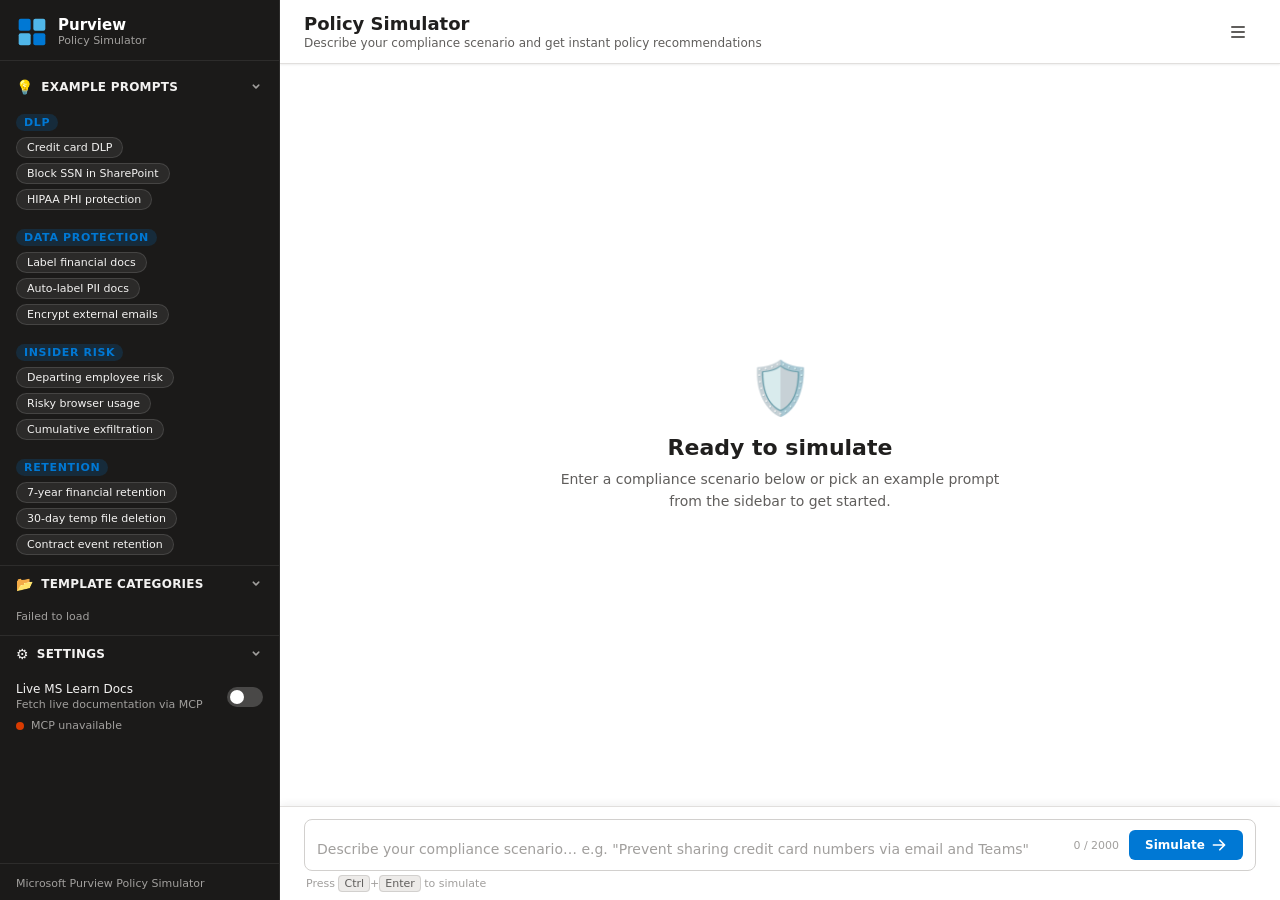
==== static/index.html @ eb694f34 "Add frontend files for Purview Policy Simulator - static/index.html: HTML5 layout with dark sidebar " ====
<!DOCTYPE html>
<html lang="en">
<head>
  <meta charset="UTF-8" />
  <meta name="viewport" content="width=device-width, initial-scale=1.0" />
  <title>Purview Policy Simulator</title>
  <link rel="stylesheet" href="styles.css" />
</head>
<body>
  <div class="app-shell">
    <!-- Left Sidebar -->
    <aside class="sidebar" id="sidebar">
      <div class="sidebar-header">
        <div class="app-logo">
          <svg class="logo-icon" viewBox="0 0 24 24" fill="none" xmlns="http://www.w3.org/2000/svg" aria-hidden="true">
            <rect x="2" y="2" width="9" height="9" rx="1.5" fill="#0078d4"/>
            <rect x="13" y="2" width="9" height="9" rx="1.5" fill="#50b6e8"/>
            <rect x="2" y="13" width="9" height="9" rx="1.5" fill="#50b6e8"/>
            <rect x="13" y="13" width="9" height="9" rx="1.5" fill="#0078d4"/>
          </svg>
          <div class="app-title-group">
            <span class="app-title">Purview</span>
            <span class="app-subtitle">Policy Simulator</span>
          </div>
        </div>
      </div>

      <nav class="sidebar-nav">
        <!-- Example Prompts -->
        <div class="sidebar-section" id="section-examples">
          <button class="sidebar-section-toggle" aria-expanded="true" aria-controls="examples-content">
            <span class="section-icon">💡</span>
            <span class="section-label">Example Prompts</span>
            <svg class="chevron" viewBox="0 0 16 16" fill="currentColor" aria-hidden="true"><path d="M4.293 5.293a1 1 0 011.414 0L8 7.586l2.293-2.293a1 1 0 111.414 1.414l-3 3a1 1 0 01-1.414 0l-3-3a1 1 0 010-1.414z"/></svg>
          </button>
          <div class="sidebar-section-content" id="examples-content">
            <div class="prompt-category">
              <span class="category-label">DLP</span>
              <div class="chip-group">
                <button class="chip" data-prompt="Prevent sharing credit card numbers via email and Teams">Credit card DLP</button>
                <button class="chip" data-prompt="Block SSN in SharePoint documents">Block SSN in SharePoint</button>
                <button class="chip" data-prompt="Protect HIPAA PHI data">HIPAA PHI protection</button>
              </div>
            </div>
            <div class="prompt-category">
              <span class="category-label">Data Protection</span>
              <div class="chip-group">
                <button class="chip" data-prompt="Apply confidential labels to financial documents">Label financial docs</button>
                <button class="chip" data-prompt="Auto-label documents with PII">Auto-label PII docs</button>
                <button class="chip" data-prompt="Encrypt emails for external recipients">Encrypt external emails</button>
              </div>
            </div>
            <div class="prompt-category">
              <span class="category-label">Insider Risk</span>
              <div class="chip-group">
                <button class="chip" data-prompt="Detect data theft by departing employees">Departing employee risk</button>
                <button class="chip" data-prompt="Monitor risky browser usage">Risky browser usage</button>
                <button class="chip" data-prompt="Alert on cumulative data exfiltration">Cumulative exfiltration</button>
              </div>
            </div>
            <div class="prompt-category">
              <span class="category-label">Retention</span>
              <div class="chip-group">
                <button class="chip" data-prompt="Retain financial records for 7 years">7-year financial retention</button>
                <button class="chip" data-prompt="Delete temporary files after 30 days">30-day temp file deletion</button>
                <button class="chip" data-prompt="Event-based retention for contracts">Contract event retention</button>
              </div>
            </div>
          </div>
        </div>

        <!-- Template Categories -->
        <div class="sidebar-section" id="section-categories">
          <button class="sidebar-section-toggle" aria-expanded="true" aria-controls="categories-content">
            <span class="section-icon">📂</span>
            <span class="section-label">Template Categories</span>
            <svg class="chevron" viewBox="0 0 16 16" fill="currentColor" aria-hidden="true"><path d="M4.293 5.293a1 1 0 011.414 0L8 7.586l2.293-2.293a1 1 0 111.414 1.414l-3 3a1 1 0 01-1.414 0l-3-3a1 1 0 010-1.414z"/></svg>
          </button>
          <div class="sidebar-section-content" id="categories-content">
            <div id="categories-list" class="categories-list">
              <div class="skeleton-chip"></div>
              <div class="skeleton-chip"></div>
              <div class="skeleton-chip"></div>
            </div>
          </div>
        </div>

        <!-- Settings -->
        <div class="sidebar-section" id="section-settings">
          <button class="sidebar-section-toggle" aria-expanded="true" aria-controls="settings-content">
            <span class="section-icon">⚙️</span>
            <span class="section-label">Settings</span>
            <svg class="chevron" viewBox="0 0 16 16" fill="currentColor" aria-hidden="true"><path d="M4.293 5.293a1 1 0 011.414 0L8 7.586l2.293-2.293a1 1 0 111.414 1.414l-3 3a1 1 0 01-1.414 0l-3-3a1 1 0 010-1.414z"/></svg>
          </button>
          <div class="sidebar-section-content" id="settings-content">
            <div class="setting-row">
              <div class="setting-info">
                <span class="setting-label">Live MS Learn Docs</span>
                <span class="setting-description">Fetch live documentation via MCP</span>
              </div>
              <label class="toggle-switch" aria-label="Enable Live MS Learn Docs">
                <input type="checkbox" id="mcp-toggle" />
                <span class="toggle-slider"></span>
              </label>
            </div>
            <div class="mcp-status-row" id="mcp-status-row">
              <span class="status-dot" id="mcp-status-dot" aria-label="MCP status"></span>
              <span class="status-text" id="mcp-status-text">Checking MCP…</span>
            </div>
          </div>
        </div>
      </nav>

      <div class="sidebar-footer">
        <span class="version-label">Microsoft Purview Policy Simulator</span>
      </div>
    </aside>

    <!-- Main Content -->
    <main class="main-content" id="main-content">
      <header class="main-header">
        <div class="header-inner">
          <div class="header-text">
            <h1 class="header-title">Policy Simulator</h1>
            <p class="header-subtitle">Describe your compliance scenario and get instant policy recommendations</p>
          </div>
          <button class="sidebar-toggle-btn" id="sidebar-toggle" aria-label="Toggle sidebar" aria-expanded="true">
            <svg viewBox="0 0 20 20" fill="currentColor" aria-hidden="true"><path fill-rule="evenodd" d="M3 5a1 1 0 011-1h12a1 1 0 110 2H4a1 1 0 01-1-1zm0 5a1 1 0 011-1h12a1 1 0 110 2H4a1 1 0 01-1-1zm0 5a1 1 0 011-1h12a1 1 0 110 2H4a1 1 0 01-1-1z"/></svg>
          </button>
        </div>
      </header>

      <div class="results-area" id="results-area" role="log" aria-live="polite" aria-label="Simulation results">
        <div class="empty-state" id="empty-state">
          <div class="empty-state-icon" aria-hidden="true">🛡️</div>
          <h2 class="empty-state-title">Ready to simulate</h2>
          <p class="empty-state-desc">Enter a compliance scenario below or pick an example prompt from the sidebar to get started.</p>
        </div>
      </div>

      <div class="input-area">
        <div class="input-container">
          <textarea
            id="query-input"
            class="query-input"
            placeholder="Describe your compliance scenario… e.g. &quot;Prevent sharing credit card numbers via email and Teams&quot;"
            rows="1"
            aria-label="Compliance scenario query"
            maxlength="2000"
          ></textarea>
          <div class="input-actions">
            <span class="char-count" id="char-count">0 / 2000</span>
            <button class="simulate-btn" id="simulate-btn" aria-label="Run simulation">
              <span class="btn-text">Simulate</span>
              <svg class="btn-icon" viewBox="0 0 20 20" fill="currentColor" aria-hidden="true"><path fill-rule="evenodd" d="M10.293 3.293a1 1 0 011.414 0l6 6a1 1 0 010 1.414l-6 6a1 1 0 01-1.414-1.414L14.586 11H3a1 1 0 110-2h11.586l-4.293-4.293a1 1 0 010-1.414z" clip-rule="evenodd"/></svg>
              <span class="spinner" id="btn-spinner" aria-hidden="true"></span>
            </button>
          </div>
        </div>
        <p class="input-hint">Press <kbd>Ctrl</kbd>+<kbd>Enter</kbd> to simulate</p>
      </div>
    </main>
  </div>

  <script src="app.js"></script>
</body>
</html>
---- static/styles.css ----
/* ============================================================
   Purview Policy Simulator – Fluent Design Stylesheet
   ============================================================ */

/* ── Design tokens ──────────────────────────────────────── */
:root {
  --color-primary:        #0078d4;
  --color-primary-hover:  #106ebe;
  --color-primary-active: #005a9e;
  --color-primary-light:  #deecf9;
  --color-primary-tint:   #eff6fc;

  --color-bg:             #ffffff;
  --color-surface:        #f3f2f1;
  --color-surface-2:      #edebe9;
  --color-surface-3:      #e1dfdd;
  --color-border:         #d2d0ce;
  --color-border-light:   #e1dfdd;

  --color-text:           #201f1e;
  --color-text-secondary: #605e5c;
  --color-text-disabled:  #a19f9d;
  --color-text-inverse:   #ffffff;

  --color-success:        #107c10;
  --color-success-bg:     #dff6dd;
  --color-warning:        #ff8c00;
  --color-warning-bg:     #fff4ce;
  --color-error:          #d83b01;
  --color-error-bg:       #fed9cc;
  --color-critical:       #a4262c;
  --color-critical-bg:    #fde7e9;

  --color-sidebar-bg:     #1b1a19;
  --color-sidebar-text:   #f3f2f1;
  --color-sidebar-muted:  #a19f9d;
  --color-sidebar-hover:  rgba(255,255,255,0.08);
  --color-sidebar-active: rgba(0,120,212,0.3);
  --color-sidebar-border: rgba(255,255,255,0.08);

  --font-family:          'Segoe UI', system-ui, -apple-system, sans-serif;
  --font-size-xs:         11px;
  --font-size-sm:         12px;
  --font-size-base:       14px;
  --font-size-md:         15px;
  --font-size-lg:         18px;
  --font-size-xl:         22px;
  --font-size-2xl:        28px;

  --radius-sm:    4px;
  --radius-md:    6px;
  --radius-lg:    8px;
  --radius-xl:    12px;
  --radius-full:  999px;

  --shadow-sm:    0 1px 2px rgba(0,0,0,0.07);
  --shadow-md:    0 2px 8px rgba(0,0,0,0.10), 0 0 1px rgba(0,0,0,0.06);
  --shadow-lg:    0 8px 24px rgba(0,0,0,0.12), 0 0 1px rgba(0,0,0,0.06);

  --sidebar-width: 280px;
  --header-height: 64px;
  --input-area-height: 104px;

  --transition-fast:   0.12s ease;
  --transition-normal: 0.2s ease;
  --transition-slow:   0.3s ease;
}

/* ── Reset & base ───────────────────────────────────────── */
*, *::before, *::after { box-sizing: border-box; margin: 0; padding: 0; }

html { font-size: 14px; -webkit-font-smoothing: antialiased; }

body {
  font-family: var(--font-family);
  font-size: var(--font-size-base);
  color: var(--color-text);
  background: var(--color-surface);
  overflow: hidden;
  height: 100vh;
}

button { cursor: pointer; border: none; background: none; font-family: inherit; }
a { color: var(--color-primary); text-decoration: none; }
a:hover { text-decoration: underline; }
kbd {
  font-family: var(--font-family);
  font-size: 11px;
  background: var(--color-surface-2);
  border: 1px solid var(--color-border);
  border-radius: var(--radius-sm);
  padding: 1px 5px;
  color: var(--color-text-secondary);
}

/* ── Scrollbar ──────────────────────────────────────────── */
::-webkit-scrollbar { width: 6px; height: 6px; }
::-webkit-scrollbar-track { background: transparent; }
::-webkit-scrollbar-thumb { background: var(--color-surface-3); border-radius: var(--radius-full); }
::-webkit-scrollbar-thumb:hover { background: var(--color-text-disabled); }

/* ── App shell ──────────────────────────────────────────── */
.app-shell {
  display: flex;
  height: 100vh;
  overflow: hidden;
}

/* ── Sidebar ────────────────────────────────────────────── */
.sidebar {
  width: var(--sidebar-width);
  min-width: var(--sidebar-width);
  background: var(--color-sidebar-bg);
  color: var(--color-sidebar-text);
  display: flex;
  flex-direction: column;
  overflow: hidden;
  transition: width var(--transition-normal), min-width var(--transition-normal);
  border-right: 1px solid var(--color-sidebar-border);
  z-index: 10;
}

.sidebar.collapsed {
  width: 0;
  min-width: 0;
}

.sidebar-header {
  padding: 16px 16px 12px;
  border-bottom: 1px solid var(--color-sidebar-border);
  flex-shrink: 0;
}

.app-logo {
  display: flex;
  align-items: center;
  gap: 10px;
}

.logo-icon {
  width: 32px;
  height: 32px;
  flex-shrink: 0;
}

.app-title-group {
  display: flex;
  flex-direction: column;
  line-height: 1.2;
}

.app-title {
  font-size: var(--font-size-md);
  font-weight: 600;
  color: #fff;
  white-space: nowrap;
}

.app-subtitle {
  font-size: var(--font-size-xs);
  color: var(--color-sidebar-muted);
  white-space: nowrap;
}

/* Sidebar nav */
.sidebar-nav {
  flex: 1;
  overflow-y: auto;
  overflow-x: hidden;
  padding: 8px 0 8px;
}

.sidebar-section {
  border-bottom: 1px solid var(--color-sidebar-border);
}

.sidebar-section:last-child { border-bottom: none; }

.sidebar-section-toggle {
  width: 100%;
  display: flex;
  align-items: center;
  gap: 8px;
  padding: 10px 16px;
  color: var(--color-sidebar-text);
  font-size: var(--font-size-sm);
  font-weight: 600;
  letter-spacing: 0.02em;
  text-transform: uppercase;
  transition: background var(--transition-fast);
  border-radius: 0;
}

.sidebar-section-toggle:hover { background: var(--color-sidebar-hover); }

.section-icon { font-size: 14px; flex-shrink: 0; }
.section-label { flex: 1; text-align: left; }

.chevron {
  width: 14px;
  height: 14px;
  flex-shrink: 0;
  transition: transform var(--transition-normal);
  color: var(--color-sidebar-muted);
}

.sidebar-section-toggle[aria-expanded="false"] .chevron {
  transform: rotate(-90deg);
}

.sidebar-section-content {
  overflow: hidden;
  transition: max-height var(--transition-slow), opacity var(--transition-normal);
  max-height: 600px;
  opacity: 1;
}

.sidebar-section-content.collapsed {
  max-height: 0;
  opacity: 0;
}

/* Prompt categories */
.prompt-category {
  padding: 8px 16px 4px;
}

.category-label {
  display: inline-block;
  font-size: var(--font-size-xs);
  font-weight: 700;
  letter-spacing: 0.06em;
  text-transform: uppercase;
  color: var(--color-primary);
  background: rgba(0,120,212,0.18);
  border-radius: var(--radius-full);
  padding: 2px 8px;
  margin-bottom: 6px;
}

.chip-group {
  display: flex;
  flex-wrap: wrap;
  gap: 5px;
  padding-bottom: 6px;
}

.chip {
  font-size: var(--font-size-xs);
  font-family: var(--font-family);
  color: var(--color-sidebar-text);
  background: rgba(255,255,255,0.07);
  border: 1px solid rgba(255,255,255,0.12);
  border-radius: var(--radius-full);
  padding: 3px 10px;
  transition: background var(--transition-fast), border-color var(--transition-fast), color var(--transition-fast);
  white-space: nowrap;
}

.chip:hover {
  background: var(--color-primary);
  border-color: var(--color-primary);
  color: #fff;
}

.chip:active { background: var(--color-primary-active); }

/* Categories list */
.categories-list {
  padding: 8px 16px 12px;
  display: flex;
  flex-wrap: wrap;
  gap: 6px;
}

.category-chip {
  font-size: var(--font-size-xs);
  color: var(--color-sidebar-muted);
  background: rgba(255,255,255,0.05);
  border: 1px solid rgba(255,255,255,0.10);
  border-radius: var(--radius-full);
  padding: 3px 10px;
  transition: color var(--transition-fast), background var(--transition-fast);
  cursor: default;
}

/* Skeleton loaders */
.skeleton-chip {
  height: 22px;
  width: 80px;
  background: rgba(255,255,255,0.08);
  border-radius: var(--radius-full);
  animation: shimmer 1.4s infinite;
}
.skeleton-chip:nth-child(2) { width: 100px; animation-delay: 0.2s; }
.skeleton-chip:nth-child(3) { width: 60px; animation-delay: 0.4s; }

/* Settings */
.setting-row {
  display: flex;
  align-items: center;
  justify-content: space-between;
  gap: 12px;
  padding: 10px 16px 6px;
}

.setting-info { flex: 1; }
.setting-label { display: block; font-size: var(--font-size-sm); color: var(--color-sidebar-text); font-weight: 500; }
.setting-description { display: block; font-size: var(--font-size-xs); color: var(--color-sidebar-muted); margin-top: 2px; }

/* Toggle switch */
.toggle-switch {
  position: relative;
  display: inline-block;
  width: 36px;
  height: 20px;
  flex-shrink: 0;
}

.toggle-switch input { opacity: 0; width: 0; height: 0; }

.toggle-slider {
  position: absolute;
  inset: 0;
  background: rgba(255,255,255,0.2);
  border-radius: var(--radius-full);
  transition: background var(--transition-normal);
  cursor: pointer;
}

.toggle-slider::before {
  content: '';
  position: absolute;
  left: 3px;
  top: 3px;
  width: 14px;
  height: 14px;
  background: #fff;
  border-radius: 50%;
  transition: transform var(--transition-normal);
}

.toggle-switch input:checked + .toggle-slider { background: var(--color-primary); }
.toggle-switch input:checked + .toggle-slider::before { transform: translateX(16px); }
.toggle-switch input:focus-visible + .toggle-slider { outline: 2px solid var(--color-primary); outline-offset: 2px; }

/* MCP status row */
.mcp-status-row {
  display: flex;
  align-items: center;
  gap: 7px;
  padding: 2px 16px 12px;
}

.status-dot {
  width: 8px;
  height: 8px;
  border-radius: 50%;
  background: var(--color-text-disabled);
  flex-shrink: 0;
  transition: background var(--transition-normal);
}

.status-dot.online  { background: var(--color-success); box-shadow: 0 0 0 2px rgba(16,124,16,0.25); }
.status-dot.offline { background: var(--color-error); }
.status-dot.checking { animation: pulse-dot 1.2s infinite; background: var(--color-warning); }

.status-text { font-size: var(--font-size-xs); color: var(--color-sidebar-muted); }

/* Sidebar footer */
.sidebar-footer {
  padding: 10px 16px;
  border-top: 1px solid var(--color-sidebar-border);
  flex-shrink: 0;
}

.version-label { font-size: var(--font-size-xs); color: var(--color-sidebar-muted); }

/* ── Main content ───────────────────────────────────────── */
.main-content {
  flex: 1;
  display: flex;
  flex-direction: column;
  overflow: hidden;
  background: var(--color-bg);
  min-width: 0;
}

/* Header */
.main-header {
  height: var(--header-height);
  background: var(--color-bg);
  border-bottom: 1px solid var(--color-border-light);
  flex-shrink: 0;
  box-shadow: var(--shadow-sm);
  z-index: 5;
}

.header-inner {
  display: flex;
  align-items: center;
  justify-content: space-between;
  height: 100%;
  padding: 0 24px;
}

.header-title {
  font-size: var(--font-size-lg);
  font-weight: 600;
  color: var(--color-text);
  line-height: 1.2;
}

.header-subtitle {
  font-size: var(--font-size-sm);
  color: var(--color-text-secondary);
  margin-top: 1px;
}

.sidebar-toggle-btn {
  width: 36px;
  height: 36px;
  display: flex;
  align-items: center;
  justify-content: center;
  border-radius: var(--radius-md);
  color: var(--color-text-secondary);
  transition: background var(--transition-fast), color var(--transition-fast);
  flex-shrink: 0;
}

.sidebar-toggle-btn svg { width: 20px; height: 20px; }
.sidebar-toggle-btn:hover { background: var(--color-surface); color: var(--color-text); }

/* Results area */
.results-area {
  flex: 1;
  overflow-y: auto;
  padding: 20px 24px;
  display: flex;
  flex-direction: column;
  gap: 16px;
}

/* Empty state */
.empty-state {
  flex: 1;
  display: flex;
  flex-direction: column;
  align-items: center;
  justify-content: center;
  text-align: center;
  padding: 40px 20px;
  color: var(--color-text-secondary);
}

.empty-state-icon { font-size: 52px; margin-bottom: 16px; opacity: 0.7; }
.empty-state-title { font-size: var(--font-size-xl); font-weight: 600; color: var(--color-text); margin-bottom: 8px; }
.empty-state-desc { font-size: var(--font-size-base); color: var(--color-text-secondary); max-width: 440px; line-height: 1.6; }

/* ── Input area ─────────────────────────────────────────── */
.input-area {
  flex-shrink: 0;
  background: var(--color-bg);
  border-top: 1px solid var(--color-border-light);
  padding: 12px 24px 10px;
  box-shadow: 0 -2px 8px rgba(0,0,0,0.06);
}

.input-container {
  display: flex;
  gap: 10px;
  align-items: flex-end;
  background: var(--color-bg);
  border: 1.5px solid var(--color-border);
  border-radius: var(--radius-lg);
  padding: 10px 12px;
  transition: border-color var(--transition-fast), box-shadow var(--transition-fast);
}

.input-container:focus-within {
  border-color: var(--color-primary);
  box-shadow: 0 0 0 3px rgba(0,120,212,0.12);
}

.query-input {
  flex: 1;
  resize: none;
  border: none;
  outline: none;
  font-family: var(--font-family);
  font-size: var(--font-size-base);
  color: var(--color-text);
  background: transparent;
  line-height: 1.5;
  max-height: 140px;
  overflow-y: auto;
}

.query-input::placeholder { color: var(--color-text-disabled); }

.input-actions {
  display: flex;
  align-items: center;
  gap: 10px;
  flex-shrink: 0;
}

.char-count {
  font-size: var(--font-size-xs);
  color: var(--color-text-disabled);
  white-space: nowrap;
}

.simulate-btn {
  display: flex;
  align-items: center;
  gap: 6px;
  background: var(--color-primary);
  color: #fff;
  border-radius: var(--radius-md);
  padding: 7px 16px;
  font-size: var(--font-size-sm);
  font-weight: 600;
  font-family: var(--font-family);
  transition: background var(--transition-fast), transform var(--transition-fast);
  white-space: nowrap;
}

.simulate-btn:hover:not(:disabled) { background: var(--color-primary-hover); }
.simulate-btn:active:not(:disabled) { background: var(--color-primary-active); transform: scale(0.98); }
.simulate-btn:disabled { background: var(--color-text-disabled); cursor: not-allowed; }

.btn-icon { width: 16px; height: 16px; flex-shrink: 0; }

.spinner {
  display: none;
  width: 14px;
  height: 14px;
  border: 2px solid rgba(255,255,255,0.4);
  border-top-color: #fff;
  border-radius: 50%;
  animation: spin 0.7s linear infinite;
  flex-shrink: 0;
}

.simulate-btn.loading .btn-icon { display: none; }
.simulate-btn.loading .spinner { display: block; }

.input-hint {
  font-size: var(--font-size-xs);
  color: var(--color-text-disabled);
  margin-top: 6px;
  padding-left: 2px;
}

/* ── Result cards ───────────────────────────────────────── */
.result-card {
  background: var(--color-bg);
  border: 1px solid var(--color-border-light);
  border-radius: var(--radius-lg);
  box-shadow: var(--shadow-md);
  overflow: hidden;
  animation: slide-in 0.25s ease;
}

.result-card-header {
  display: flex;
  align-items: flex-start;
  justify-content: space-between;
  gap: 12px;
  padding: 16px 20px 12px;
  border-bottom: 1px solid var(--color-border-light);
  background: var(--color-surface);
}

.result-query {
  flex: 1;
  font-size: var(--font-size-base);
  font-weight: 600;
  color: var(--color-text);
  line-height: 1.4;
}

.result-meta {
  display: flex;
  align-items: center;
  gap: 8px;
  flex-shrink: 0;
  flex-wrap: wrap;
  justify-content: flex-end;
}

.badge {
  font-size: var(--font-size-xs);
  font-weight: 600;
  border-radius: var(--radius-full);
  padding: 2px 9px;
  white-space: nowrap;
}

.badge-mcp   { background: var(--color-primary-light); color: var(--color-primary-active); }
.badge-time  { background: var(--color-surface-2); color: var(--color-text-secondary); }

.result-body { padding: 0; }

/* Collapsible card sections */
.card-section { border-bottom: 1px solid var(--color-border-light); }
.card-section:last-child { border-bottom: none; }

.card-section-header {
  display: flex;
  align-items: center;
  gap: 10px;
  padding: 12px 20px;
  cursor: pointer;
  user-select: none;
  transition: background var(--transition-fast);
  width: 100%;
  text-align: left;
  color: var(--color-text);
  font-family: var(--font-family);
}

.card-section-header:hover { background: var(--color-surface); }

.section-emoji { font-size: 15px; flex-shrink: 0; }
.section-title { flex: 1; font-size: var(--font-size-sm); font-weight: 600; }

.section-chevron {
  width: 14px;
  height: 14px;
  color: var(--color-text-disabled);
  transition: transform var(--transition-normal);
  flex-shrink: 0;
}

.card-section-header[aria-expanded="false"] .section-chevron {
  transform: rotate(-90deg);
}

.card-section-body {
  padding: 0 20px 16px;
  overflow: hidden;
  transition: max-height var(--transition-slow), opacity var(--transition-normal);
  max-height: 1000px;
  opacity: 1;
}

.card-section-body.collapsed {
  max-height: 0;
  opacity: 0;
  padding-bottom: 0;
}

/* ── Confidence badge ───────────────────────────────────── */
.confidence-badge {
  display: inline-flex;
  align-items: center;
  gap: 5px;
  border-radius: var(--radius-full);
  padding: 3px 10px;
  font-size: var(--font-size-xs);
  font-weight: 700;
  letter-spacing: 0.03em;
}

.confidence-high   { background: var(--color-success-bg); color: var(--color-success); }
.confidence-medium { background: var(--color-warning-bg); color: var(--color-warning); }
.confidence-low    { background: var(--color-error-bg);   color: var(--color-error); }
.confidence-very-low { background: var(--color-critical-bg); color: var(--color-critical); }

.confidence-bar-wrap {
  height: 6px;
  background: var(--color-surface-2);
  border-radius: var(--radius-full);
  overflow: hidden;
  margin-top: 8px;
}

.confidence-bar {
  height: 100%;
  border-radius: var(--radius-full);
  transition: width 0.6s cubic-bezier(0.34,1.56,0.64,1);
}

.confidence-bar.high   { background: var(--color-success); }
.confidence-bar.medium { background: var(--color-warning); }
.confidence-bar.low    { background: var(--color-error); }
.confidence-bar.very-low { background: var(--color-critical); }

/* ── Template match ─────────────────────────────────────── */
.template-match-grid {
  display: grid;
  grid-template-columns: max-content 1fr;
  gap: 6px 16px;
  font-size: var(--font-size-sm);
}

.tm-label { color: var(--color-text-secondary); font-weight: 500; white-space: nowrap; }
.tm-value { color: var(--color-text); font-weight: 500; }

.tag-list {
  display: flex;
  flex-wrap: wrap;
  gap: 5px;
  margin-top: 2px;
}

.tag {
  font-size: var(--font-size-xs);
  background: var(--color-primary-tint);
  color: var(--color-primary-active);
  border: 1px solid var(--color-primary-light);
  border-radius: var(--radius-full);
  padding: 2px 8px;
}

/* ── Effects ────────────────────────────────────────────── */
.effects-list { list-style: none; display: flex; flex-direction: column; gap: 6px; }
.effect-item {
  display: flex;
  align-items: flex-start;
  gap: 8px;
  font-size: var(--font-size-sm);
  color: var(--color-text);
  line-height: 1.5;
}
.effect-item::before {
  content: '▸';
  color: var(--color-primary);
  flex-shrink: 0;
  margin-top: 1px;
  font-size: 10px;
}

/* ── Doc links ──────────────────────────────────────────── */
.doc-links { display: flex; flex-direction: column; gap: 8px; }
.doc-link-item {
  display: flex;
  flex-direction: column;
  gap: 2px;
  padding: 10px 12px;
  background: var(--color-surface);
  border: 1px solid var(--color-border-light);
  border-radius: var(--radius-md);
  transition: border-color var(--transition-fast), background var(--transition-fast);
  text-decoration: none;
  color: inherit;
}
.doc-link-item:hover {
  border-color: var(--color-primary-light);
  background: var(--color-primary-tint);
  text-decoration: none;
}
.doc-link-title { font-size: var(--font-size-sm); font-weight: 600; color: var(--color-primary); }
.doc-link-url   { font-size: var(--font-size-xs); color: var(--color-text-secondary); word-break: break-all; }

/* ── Troubleshooting ────────────────────────────────────── */
.tips-list { list-style: none; display: flex; flex-direction: column; gap: 8px; }
.tip-item {
  display: flex;
  gap: 10px;
  align-items: flex-start;
  font-size: var(--font-size-sm);
  line-height: 1.5;
  padding: 8px 12px;
  background: var(--color-warning-bg);
  border-radius: var(--radius-md);
  border-left: 3px solid var(--color-warning);
  color: var(--color-text);
}
.tip-icon { flex-shrink: 0; font-size: 14px; }

/* ── Custom config ──────────────────────────────────────── */
.config-grid {
  display: grid;
  gap: 8px;
}

.config-item {
  display: grid;
  grid-template-columns: max-content 1fr;
  gap: 6px 14px;
  align-items: start;
  padding: 8px 12px;
  background: var(--color-surface);
  border-radius: var(--radius-md);
  border: 1px solid var(--color-border-light);
  font-size: var(--font-size-sm);
}

.config-key {
  color: var(--color-text-secondary);
  font-weight: 500;
  white-space: nowrap;
  padding-top: 1px;
}

.config-value {
  color: var(--color-text);
  word-break: break-word;
}

.config-value code {
  font-family: 'Cascadia Code', 'Consolas', monospace;
  font-size: 12px;
  background: var(--color-surface-2);
  padding: 1px 5px;
  border-radius: var(--radius-sm);
}

/* ── Error card ─────────────────────────────────────────── */
.error-card {
  background: var(--color-error-bg);
  border: 1px solid #f1c3b8;
  border-radius: var(--radius-lg);
  padding: 16px 20px;
  display: flex;
  gap: 12px;
  align-items: flex-start;
  animation: slide-in 0.25s ease;
}

.error-icon { font-size: 20px; flex-shrink: 0; }
.error-content { flex: 1; }
.error-title { font-size: var(--font-size-sm); font-weight: 600; color: var(--color-error); margin-bottom: 4px; }
.error-message { font-size: var(--font-size-sm); color: var(--color-text); line-height: 1.5; }

/* ── Loading shimmer ────────────────────────────────────── */
.loading-card {
  background: var(--color-bg);
  border: 1px solid var(--color-border-light);
  border-radius: var(--radius-lg);
  padding: 20px;
  box-shadow: var(--shadow-md);
  animation: slide-in 0.25s ease;
}

.shimmer-line {
  height: 14px;
  background: linear-gradient(90deg, var(--color-surface-2) 25%, var(--color-surface-3) 50%, var(--color-surface-2) 75%);
  background-size: 400% 100%;
  border-radius: var(--radius-full);
  animation: shimmer 1.4s infinite;
  margin-bottom: 10px;
}

.shimmer-line.short  { width: 40%; }
.shimmer-line.medium { width: 65%; }
.shimmer-line.long   { width: 90%; }
.shimmer-line.full   { width: 100%; }

/* ── Animations ─────────────────────────────────────────── */
@keyframes spin {
  to { transform: rotate(360deg); }
}

@keyframes shimmer {
  0%   { background-position: 200% 0; }
  100% { background-position: -200% 0; }
}

@keyframes pulse-dot {
  0%, 100% { opacity: 1; }
  50%       { opacity: 0.4; }
}

@keyframes slide-in {
  from { opacity: 0; transform: translateY(10px); }
  to   { opacity: 1; transform: translateY(0); }
}

/* ── Responsive ─────────────────────────────────────────── */
@media (max-width: 768px) {
  :root { --sidebar-width: 260px; }

  .sidebar {
    position: fixed;
    top: 0;
    left: 0;
    height: 100vh;
    z-index: 100;
    box-shadow: var(--shadow-lg);
  }

  .sidebar.collapsed { width: 0; min-width: 0; }

  .sidebar-overlay {
    position: fixed;
    inset: 0;
    background: rgba(0,0,0,0.4);
    z-index: 99;
    display: none;
  }

  .sidebar-overlay.visible { display: block; }

  .main-content { width: 100%; }

  .results-area { padding: 12px 14px; }
  .input-area { padding: 10px 14px 8px; }
  .header-inner { padding: 0 14px; }
}

@media (max-width: 480px) {
  .result-card-header { flex-direction: column; }
  .result-meta { justify-content: flex-start; }
  .input-actions .char-count { display: none; }
  .template-match-grid { grid-template-columns: 1fr; }
  .config-item { grid-template-columns: 1fr; }
}
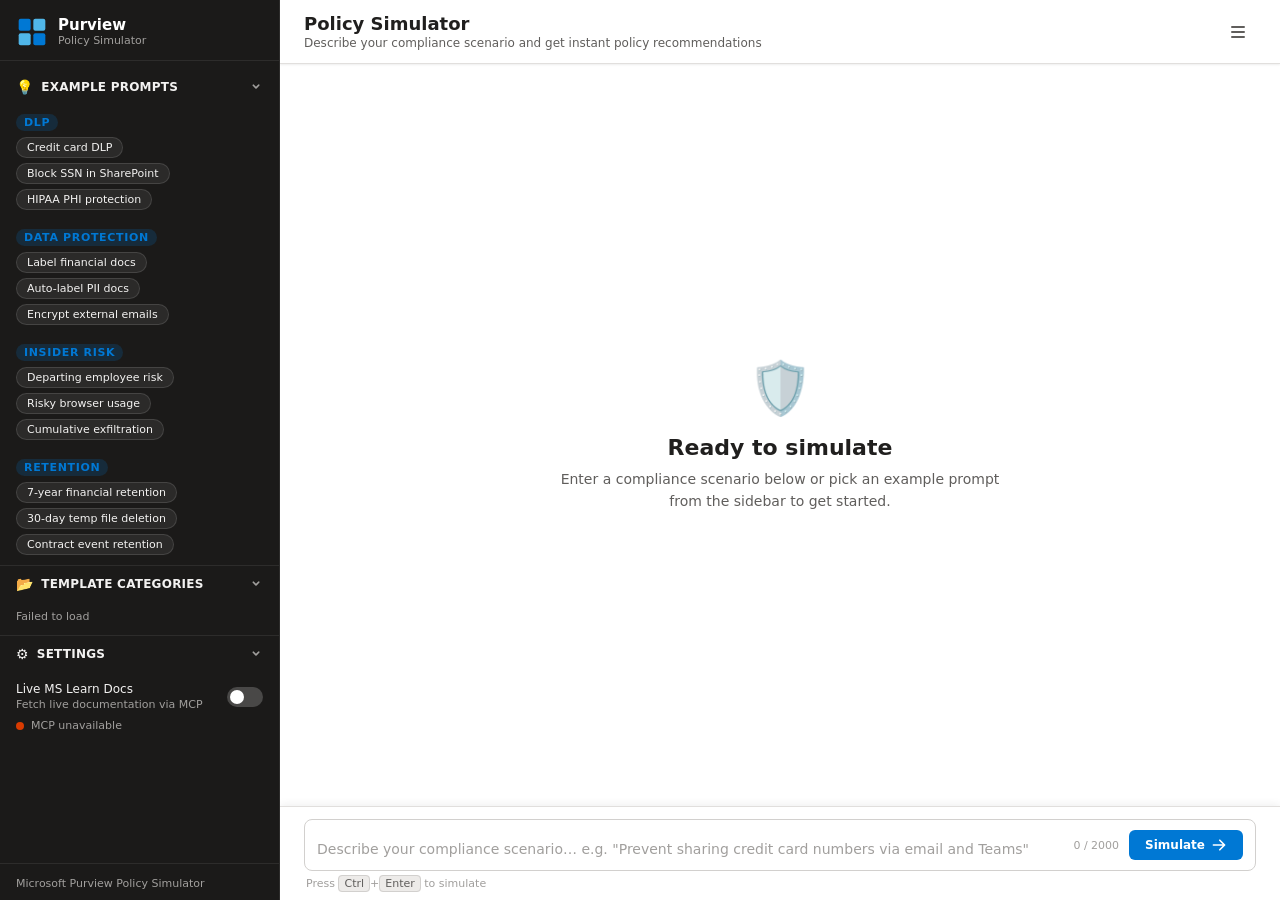
==== commit 21af1bff: "fix: MCP connectivity, python-multipart CVE, UI field mapping, category rendering Co-authored-by: th" ====
--- a/static/index.html
+++ b/static/index.html
@@ -4,7 +4,7 @@
   <meta charset="UTF-8" />
   <meta name="viewport" content="width=device-width, initial-scale=1.0" />
   <title>Purview Policy Simulator</title>
-  <link rel="stylesheet" href="styles.css" />
+  <link rel="stylesheet" href="/static/styles.css" />
 </head>
 <body>
   <div class="app-shell">
@@ -162,6 +162,6 @@
     </main>
   </div>
 
-  <script src="app.js"></script>
+  <script src="/static/app.js"></script>
 </body>
 </html>
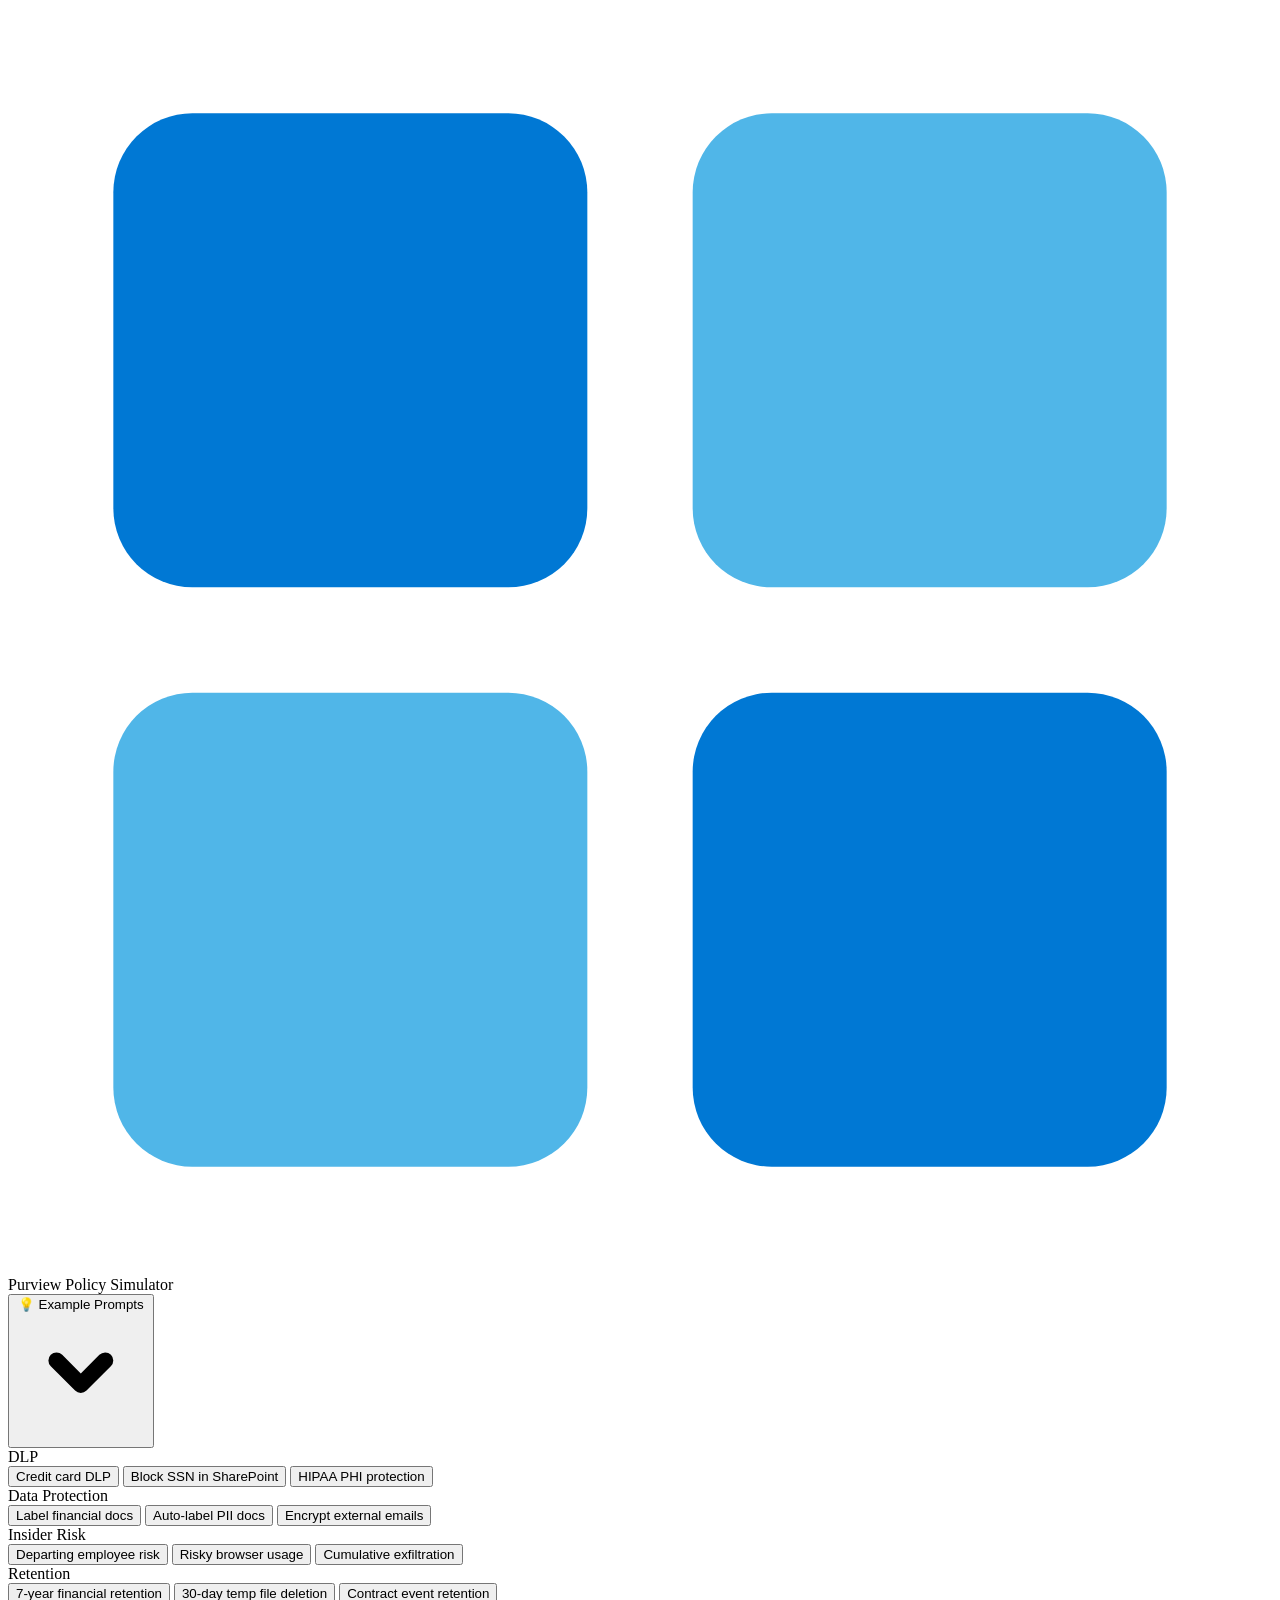
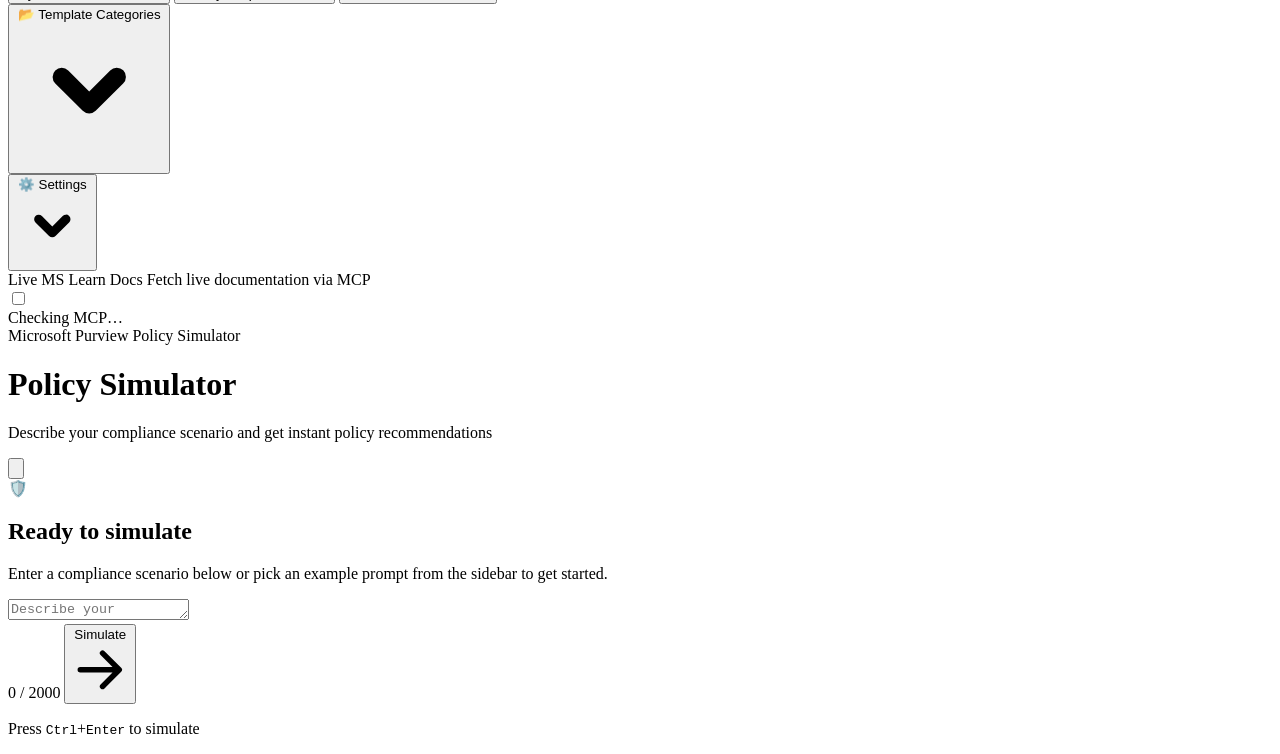
==== commit c0e5f95c: "Fix all quality issues: thresholds, paths, source_url, effects, disclaimers, tests Co-authored-by: t" ====
--- a/static/index.html
+++ b/static/index.html
@@ -4,7 +4,7 @@
   <meta charset="UTF-8" />
   <meta name="viewport" content="width=device-width, initial-scale=1.0" />
   <title>Purview Policy Simulator</title>
-  <link rel="stylesheet" href="/static/styles.css" />
+  <link rel="stylesheet" href="static/styles.css" />
 </head>
 <body>
   <div class="app-shell">
@@ -162,6 +162,6 @@
     </main>
   </div>
 
-  <script src="/static/app.js"></script>
+  <script src="static/app.js"></script>
 </body>
 </html>
